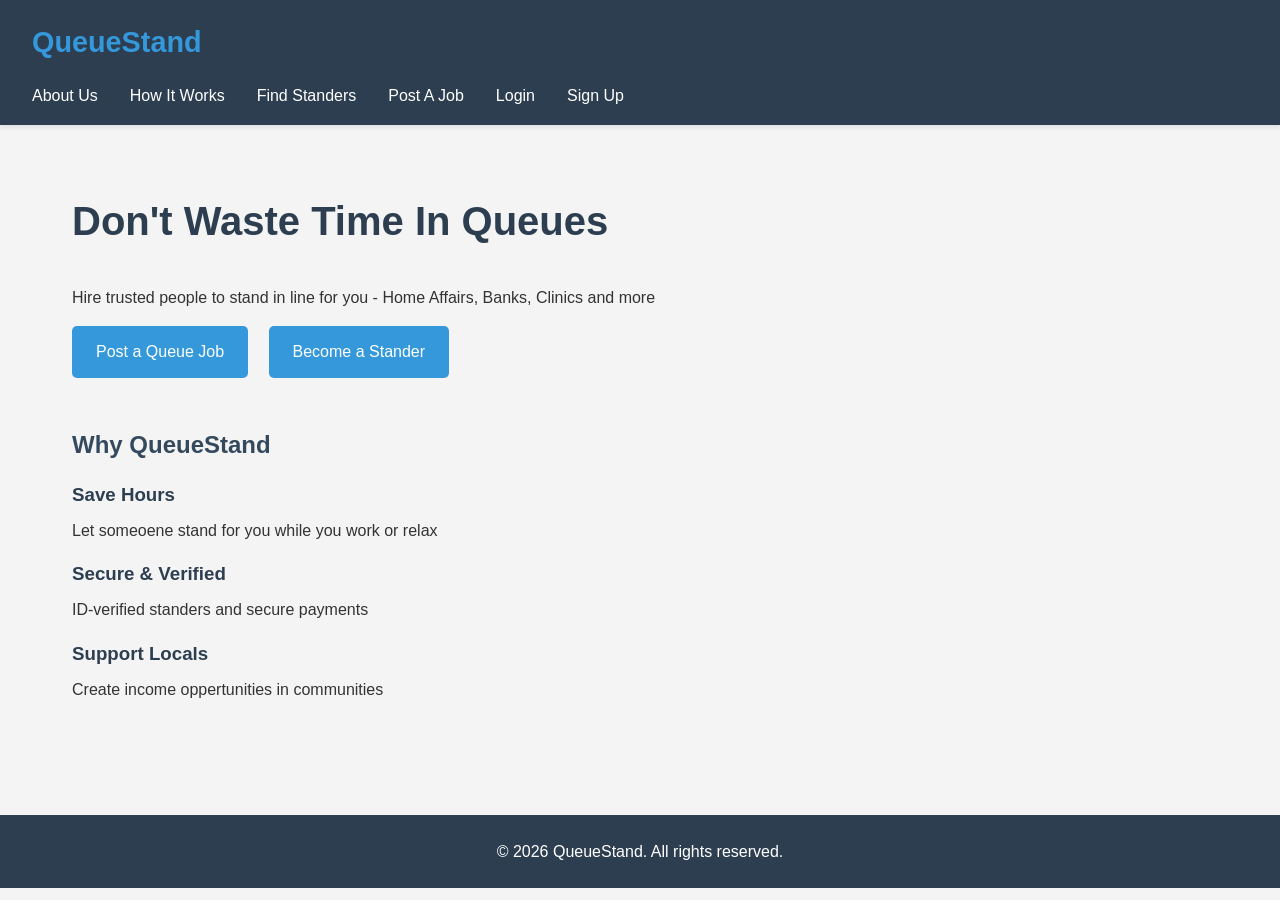
==== index.html @ 9ed3d036 "Skeloton + CSS" ====
<!doctype html>
<html lang="en">
  <head>
    <meta charset="UTF-8" />
    <meta name="viewport" content="width=device-width, initial-scale=1.0" />
    <title>Queue Stander - Pay Someone to Stand in Queue | South Africa</title>
    <link rel="stylesheet" href="css/styles.css" />
  </head>
  <body>
    <script src="js/navbar.js"></script>

    <main>
      <section>
        <h1>Don't Waste Time In Queues</h1>
        <p>
          Hire trusted people to stand in line for you - Home Affairs, Banks,
          Clinics and more
        </p>
        <p>
          <a href="post-job.html">Post a Queue Job</a>
          <a href="browse-jobs.html">Become a Stander</a>
        </p>
      </section>

      <section>
        <h2>Why QueueStand</h2>
        <div>
          <h3>Save Hours</h3>
          <p>Let someoene stand for you while you work or relax</p>
        </div>
        <div>
          <h3>Secure & Verified</h3>
          <p>ID-verified standers and secure payments</p>
        </div>
        <div>
          <h3>Support Locals</h3>
          <p>Create income oppertunities in communities</p>
        </div>
      </section>
    </main>

    <script src="js/footer.js"></script>
  </body>
</html>
---- css/styles.css ----
* {
  margin: 0;
  padding: 0;
  box-sizing: border-box;
}

body {
  font-family: 'Segoe UI', Tahoma, Geneva, Verdana, sans-serif;
  line-height: 1.6;
  color: #333;
  background-color: #f4f4f4;
}

header {
  background: #2c3e50;
  color: white;
  padding: 1rem 2rem;
  box-shadow: 0 2px 5px rgba(0,0,0,0.1);
}

header h1 a {
  color: #3498db;
  text-decoration: none;
  font-size: 1.8rem;
}

nav ul {
  list-style: none;
  display: flex;
  gap: 2rem;
  margin-top: 1rem;
}

nav a {
  color: white;
  text-decoration: none;
  transition: color 0.3s;
}

nav a:hover {
  color: #3498db;
}

main {
  max-width: 1200px;
  margin: 2rem auto;
  padding: 2rem;
  background: #f4f4f4;
  border-radius: 8px;
}

main h1 {
  color: #2c3e50;
  margin-bottom: 2rem;
  font-size: 2.5rem;
}

main h2 {
  color: #34495e;
  margin: 1rem 0 1rem;
}

main h3 {
  color: #2c3e50;
  margin-bottom: 0.5rem;
}

section {
  margin-bottom: 3rem;
}

section p {
  margin-bottom: 1rem;
}

section ul {
  margin: 1rem 0 0.5rem;
  padding-left: 0;
  list-style-position: inside;
}

section a {
  display: inline-block;
  background: #3498db;
  color: white;
  padding: 0.8rem 1.5rem;
  text-decoration: none;
  border-radius: 5px;
  margin-right: 1rem;
  transition: background 0.3s;
}

section a:hover {
  background: #2980b9;
}

form div {
  margin-bottom: 1.5rem;
}

form label {
  display: block;
  font-weight: bold;
  margin-bottom: 0.5rem;
  color: #2c3e50;
}

form input,
form textarea {
  width: 100%;
  padding: 0.8rem;
  border: 1px solid #ddd;
  border-radius: 5px;
  font-size: 1rem;
  font-family: inherit;
}

form input:focus,
form textarea:focus {
  outline: none;
  border-color: #3498db;
}

form button {
  background: #27ae60;
  color: white;
  padding: 1rem 2rem;
  border: none;
  border-radius: 5px;
  font-size: 1.1rem;
  cursor: pointer;
  transition: background 0.3s;
}

form button:hover {
  background: #229954;
}

.card {
  background: white;
  padding: 2rem;
  margin-bottom: 2rem;
  border-radius: 12px;
  box-shadow: 0 4px 6px rgba(0,0,0,0.1);
  transition: transform 0.3s, box-shadow 0.3s;
}

.card:hover {
  transform: translateY(-4px);
  box-shadow: 0 8px 12px rgba(0,0,0,0.15);
}

.card h2 {
  color: #2c3e50;
  margin: 0 0 1rem 0;
  padding-bottom: 0.5rem;
  border-bottom: 3px solid #3498db;
}

.card h3 {
  color: #34495e;
  margin-top: 1.5rem;
  margin-bottom: 0.5rem;
  font-size: 1.1rem;
}

.card p {
  color: #555;
  margin-bottom: 1rem;
  line-height: 1.7;
}

.card ul {
  margin: 1rem 0;
  padding-left: 0;
  list-style-position: inside;
}

.card li {
  color: #555;
  margin-bottom: 0.5rem;
}

footer {
  background: #2c3e50;
  color: white;
  text-align: center;
  padding: 1.5rem;
  margin-top: 2rem;
}

@media (max-width: 768px) {
  nav ul {
    flex-direction: column;
    gap: 0.5rem;
  }
  
  main {
    margin: 1rem;
    padding: 1rem;
  }
  
  section a {
    display: block;
    margin-bottom: 0.5rem;
  }
}
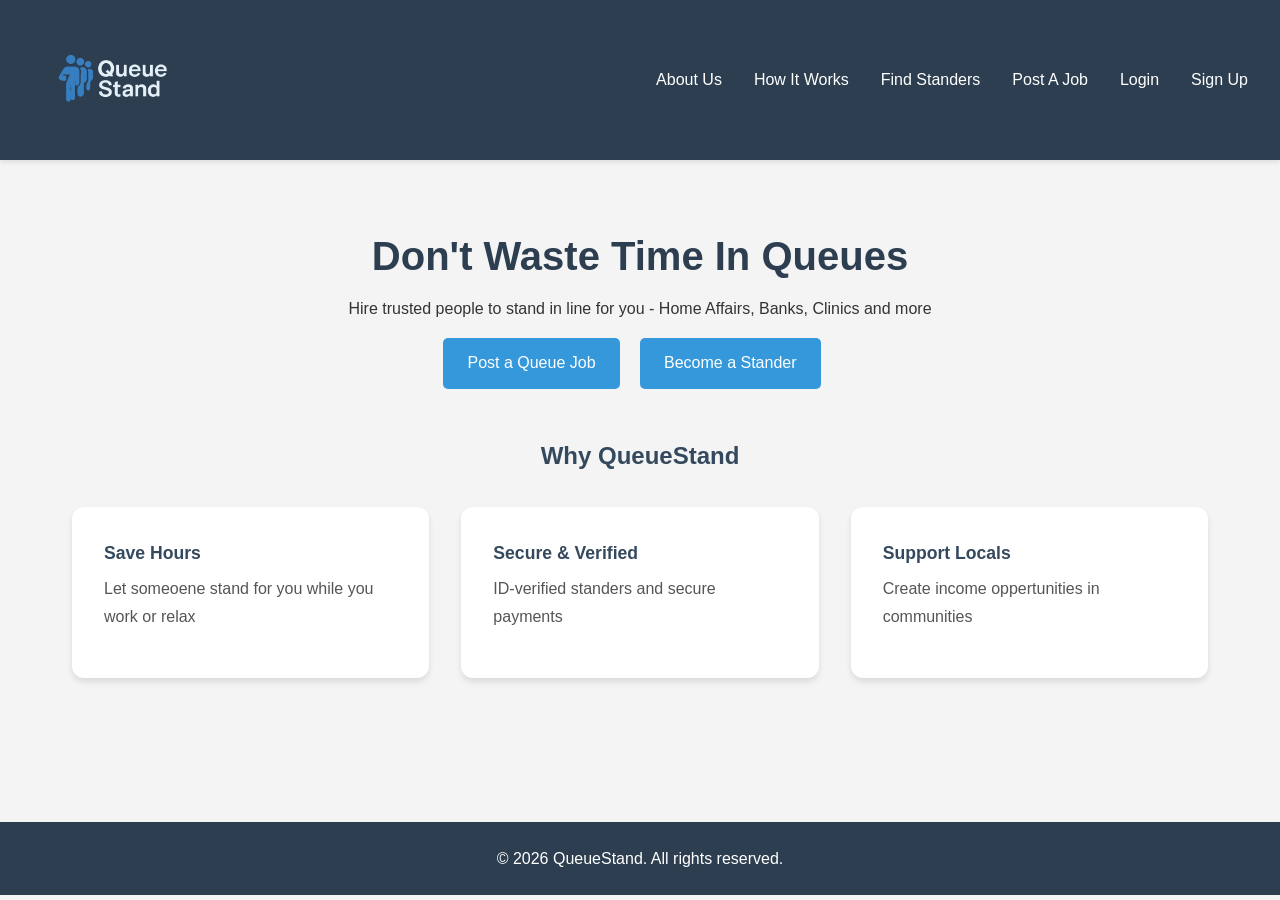
==== commit fb0877b5: "added cards + hero section" ====
--- a/index.html
+++ b/index.html
@@ -10,7 +10,7 @@
     <script src="js/navbar.js"></script>
 
     <main>
-      <section>
+      <section class="hero">
         <h1>Don't Waste Time In Queues</h1>
         <p>
           Hire trusted people to stand in line for you - Home Affairs, Banks,
@@ -23,18 +23,20 @@
       </section>
 
       <section>
-        <h2>Why QueueStand</h2>
-        <div>
-          <h3>Save Hours</h3>
-          <p>Let someoene stand for you while you work or relax</p>
-        </div>
-        <div>
-          <h3>Secure & Verified</h3>
-          <p>ID-verified standers and secure payments</p>
-        </div>
-        <div>
-          <h3>Support Locals</h3>
-          <p>Create income oppertunities in communities</p>
+        <h2 align="center">Why QueueStand</h2>
+        <div class="grid">
+          <div class="card">
+            <h3>Save Hours</h3>
+            <p>Let someoene stand for you while you work or relax</p>
+          </div>
+          <div class="card">
+            <h3>Secure & Verified</h3>
+            <p>ID-verified standers and secure payments</p>
+          </div>
+          <div class="card">
+            <h3>Support Locals</h3>
+            <p>Create income oppertunities in communities</p>
+          </div>
         </div>
       </section>
     </main>
--- a/css/styles.css
+++ b/css/styles.css
@@ -14,8 +14,15 @@
 header {
   background: #2c3e50;
   color: white;
-  padding: 1rem 2rem;
+  padding: 0 2rem;
   box-shadow: 0 2px 5px rgba(0,0,0,0.1);
+  width: 100%;
+}
+
+header > div {
+  display: flex;
+  justify-content: space-between;
+  align-items: center;
 }
 
 header h1 a {
@@ -24,11 +31,15 @@
   font-size: 1.8rem;
 }
 
+header h1 img {
+  height: 10rem;
+  vertical-align: middle;
+}
+
 nav ul {
   list-style: none;
   display: flex;
   gap: 2rem;
-  margin-top: 1rem;
 }
 
 nav a {
@@ -51,7 +62,7 @@
 
 main h1 {
   color: #2c3e50;
-  margin-bottom: 2rem;
+  margin-bottom: 0.5rem;
   font-size: 2.5rem;
 }
 
@@ -157,9 +168,20 @@
   border-bottom: 3px solid #3498db;
 }
 
+.grid {
+  display: grid;
+  grid-template-columns: repeat(auto-fit, minmax(250px, 1fr));
+  gap: 2rem;
+  margin-top: 2rem;
+}
+
+.hero {
+  text-align: center;
+}
+
 .card h3 {
   color: #34495e;
-  margin-top: 1.5rem;
+  margin-top: 0;
   margin-bottom: 0.5rem;
   font-size: 1.1rem;
 }
@@ -204,4 +226,8 @@
     display: block;
     margin-bottom: 0.5rem;
   }
-}
+
+  .grid {
+    grid-template-columns: 1fr;
+  }
+}
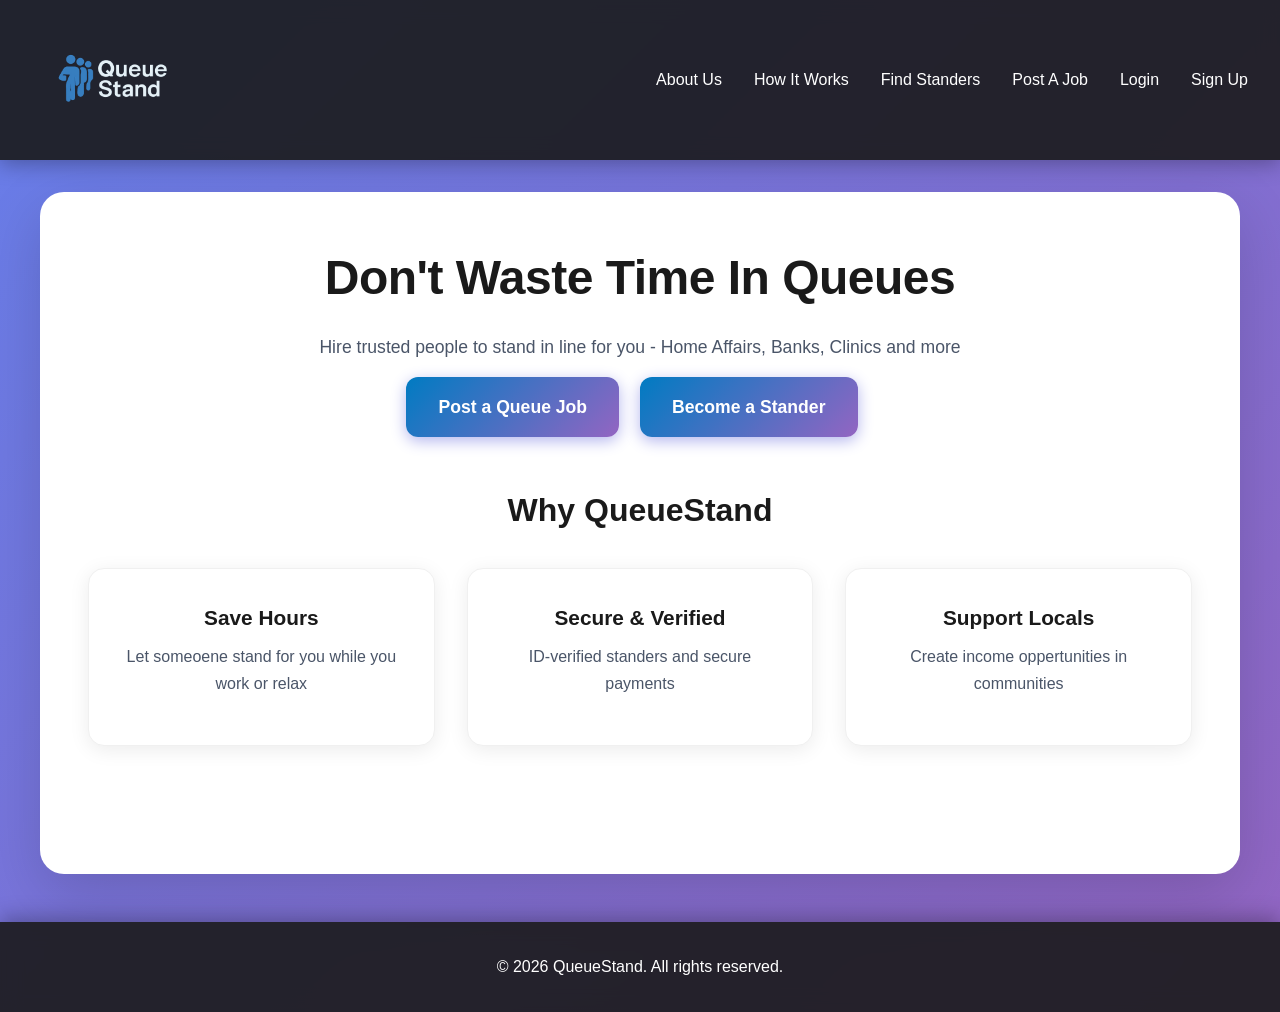
==== commit 8dc66846: "ui update: purple gradient + logo" ====
--- a/index.html
+++ b/index.html
@@ -22,8 +22,8 @@
         </p>
       </section>
 
-      <section>
-        <h2 align="center">Why QueueStand</h2>
+      <section align="center">
+        <h2>Why QueueStand</h2>
         <div class="grid">
           <div class="card">
             <h3>Save Hours</h3>
--- a/css/styles.css
+++ b/css/styles.css
@@ -5,17 +5,19 @@
 }
 
 body {
-  font-family: 'Segoe UI', Tahoma, Geneva, Verdana, sans-serif;
+  font-family: -apple-system, BlinkMacSystemFont, 'Segoe UI', Roboto, 'Helvetica Neue', Arial, sans-serif;
   line-height: 1.6;
-  color: #333;
-  background-color: #f4f4f4;
+  color: #1a1a1a;
+  background: linear-gradient(135deg, #667eea 0%, #9365c2 100%);
+  min-height: 100vh;
 }
 
 header {
-  background: #2c3e50;
+  background: rgba(26, 26, 26, 0.9);
+  backdrop-filter: blur(10px);
   color: white;
   padding: 0 2rem;
-  box-shadow: 0 2px 5px rgba(0,0,0,0.1);
+  box-shadow: 0 4px 20px rgba(0,0,0,0.3);
   width: 100%;
 }
 
@@ -26,9 +28,10 @@
 }
 
 header h1 a {
-  color: #3498db;
+  color: #a78bfa;
   text-decoration: none;
   font-size: 1.8rem;
+  font-weight: 700;
 }
 
 header h1 img {
@@ -46,34 +49,42 @@
   color: white;
   text-decoration: none;
   transition: color 0.3s;
+  font-weight: 500;
 }
 
 nav a:hover {
-  color: #3498db;
+  color: #a78bfa;
 }
 
 main {
   max-width: 1200px;
   margin: 2rem auto;
-  padding: 2rem;
-  background: #f4f4f4;
-  border-radius: 8px;
+  padding: 3rem;
+  background: white;
+  border-radius: 24px;
+  box-shadow: 0 20px 60px rgba(0,0,0,0.15);
 }
 
 main h1 {
-  color: #2c3e50;
-  margin-bottom: 0.5rem;
-  font-size: 2.5rem;
+  color: #1a1a1a;
+  margin-bottom: 1rem;
+  font-size: 3rem;
+  font-weight: 700;
+  letter-spacing: -0.5px;
 }
 
 main h2 {
-  color: #34495e;
+  color: #1a1a1a;
   margin: 1rem 0 1rem;
+  font-size: 2rem;
+  font-weight: 700;
+  text-align: center;
 }
 
 main h3 {
-  color: #2c3e50;
-  margin-bottom: 0.5rem;
+  color: #1a1a1a;
+  margin-bottom: 0.5rem;
+  font-weight: 600;
 }
 
 section {
@@ -82,6 +93,8 @@
 
 section p {
   margin-bottom: 1rem;
+  color: #4a5568;
+  font-size: 1.1rem;
 }
 
 section ul {
@@ -92,17 +105,20 @@
 
 section a {
   display: inline-block;
-  background: #3498db;
-  color: white;
-  padding: 0.8rem 1.5rem;
+  background: linear-gradient(135deg, #007bc2 0%, #9365c2 100%);
+  color: white;
+  padding: 1rem 2rem;
   text-decoration: none;
-  border-radius: 5px;
+  border-radius: 12px;
   margin-right: 1rem;
-  transition: background 0.3s;
+  transition: transform 0.3s, box-shadow 0.3s;
+  font-weight: 600;
+  box-shadow: 0 4px 15px #b4b6ee;
 }
 
 section a:hover {
-  background: #2980b9;
+  transform: translateY(-2px);
+  box-shadow: 0 6px 20px #4362ca;
 }
 
 form div {
@@ -129,7 +145,7 @@
 form input:focus,
 form textarea:focus {
   outline: none;
-  border-color: #3498db;
+  border-color: #007bc2;
 }
 
 form button {
@@ -151,21 +167,23 @@
   background: white;
   padding: 2rem;
   margin-bottom: 2rem;
-  border-radius: 12px;
-  box-shadow: 0 4px 6px rgba(0,0,0,0.1);
+  border-radius: 16px;
+  box-shadow: 0 4px 20px rgba(0,0,0,0.08);
   transition: transform 0.3s, box-shadow 0.3s;
+  border: 1px solid #f0f0f0;
 }
 
 .card:hover {
-  transform: translateY(-4px);
-  box-shadow: 0 8px 12px rgba(0,0,0,0.15);
+  transform: translateY(-8px);
+  box-shadow: 0 12px 40px #4362ca;
+  border-color: #007bc2;
 }
 
 .card h2 {
-  color: #2c3e50;
+  color: #1a1a1a;
   margin: 0 0 1rem 0;
   padding-bottom: 0.5rem;
-  border-bottom: 3px solid #3498db;
+  border-bottom: 3px solid #667eea;
 }
 
 .grid {
@@ -180,16 +198,18 @@
 }
 
 .card h3 {
-  color: #34495e;
+  color: #1a1a1a;
   margin-top: 0;
   margin-bottom: 0.5rem;
-  font-size: 1.1rem;
+  font-size: 1.3rem;
+  font-weight: 600;
 }
 
 .card p {
-  color: #555;
+  color: #4a5568;
   margin-bottom: 1rem;
   line-height: 1.7;
+  font-size: 1rem;
 }
 
 .card ul {
@@ -204,11 +224,13 @@
 }
 
 footer {
-  background: #2c3e50;
+  background: rgba(26, 26, 26, 0.9);
+  backdrop-filter: blur(10px);
   color: white;
   text-align: center;
-  padding: 1.5rem;
-  margin-top: 2rem;
+  padding: 2rem;
+  margin-top: 3rem;
+  box-shadow: 0 -4px 20px rgba(0,0,0,0.3);
 }
 
 @media (max-width: 768px) {
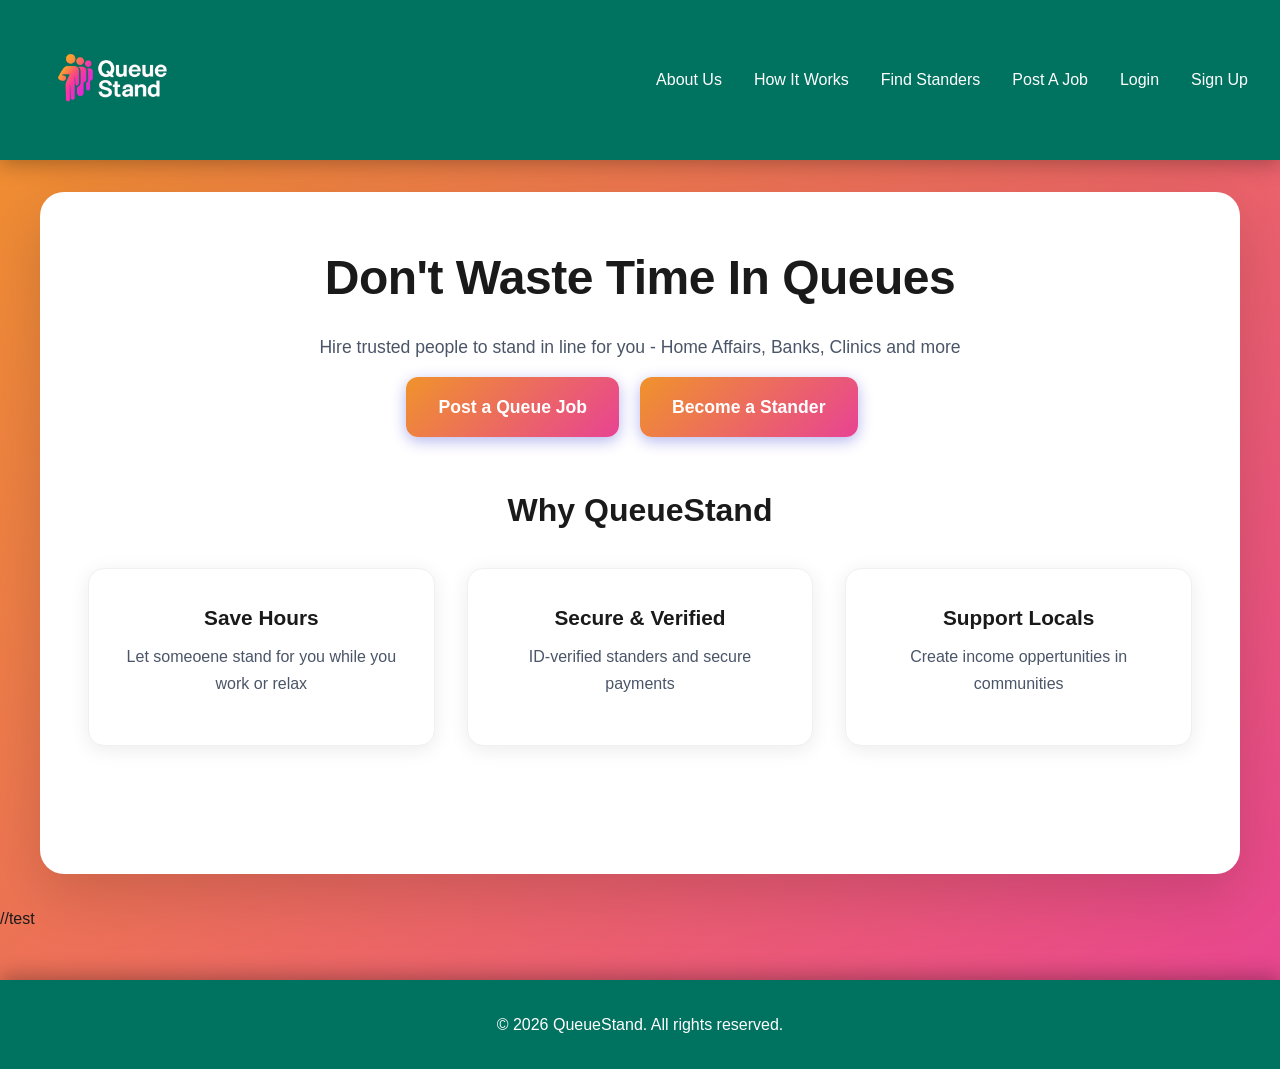
==== commit 150fd9c8: "test" ====
--- a/index.html
+++ b/index.html
@@ -41,6 +41,8 @@
       </section>
     </main>
 
+    //test
+
     <script src="js/footer.js"></script>
   </body>
 </html>
--- a/css/styles.css
+++ b/css/styles.css
@@ -8,12 +8,12 @@
   font-family: -apple-system, BlinkMacSystemFont, 'Segoe UI', Roboto, 'Helvetica Neue', Arial, sans-serif;
   line-height: 1.6;
   color: #1a1a1a;
-  background: linear-gradient(135deg, #667eea 0%, #9365c2 100%);
+  background: linear-gradient(135deg, #f0932b 0%, #e84393 100%);
   min-height: 100vh;
 }
 
 header {
-  background: rgba(26, 26, 26, 0.9);
+  background: #007260;
   backdrop-filter: blur(10px);
   color: white;
   padding: 0 2rem;
@@ -28,7 +28,7 @@
 }
 
 header h1 a {
-  color: #a78bfa;
+  color: #c3fcf1;
   text-decoration: none;
   font-size: 1.8rem;
   font-weight: 700;
@@ -53,7 +53,7 @@
 }
 
 nav a:hover {
-  color: #a78bfa;
+  color: #c3fcf1;
 }
 
 main {
@@ -105,7 +105,7 @@
 
 section a {
   display: inline-block;
-  background: linear-gradient(135deg, #007bc2 0%, #9365c2 100%);
+  background: linear-gradient(135deg, #f0932b 0%, #e84393 100%);
   color: white;
   padding: 1rem 2rem;
   text-decoration: none;
@@ -118,7 +118,7 @@
 
 section a:hover {
   transform: translateY(-2px);
-  box-shadow: 0 6px 20px #4362ca;
+  box-shadow: 0 6px 20px rgba(232, 67, 147, 0.45);
 }
 
 form div {
@@ -145,11 +145,11 @@
 form input:focus,
 form textarea:focus {
   outline: none;
-  border-color: #007bc2;
+  border-color: #e84393;;
 }
 
 form button {
-  background: #27ae60;
+  background: #229954;
   color: white;
   padding: 1rem 2rem;
   border: none;
@@ -160,7 +160,7 @@
 }
 
 form button:hover {
-  background: #229954;
+  background: #007260;
 }
 
 .card {
@@ -175,15 +175,15 @@
 
 .card:hover {
   transform: translateY(-8px);
-  box-shadow: 0 12px 40px #4362ca;
-  border-color: #007bc2;
+  box-shadow: 0 12px 40px rgba(232, 67, 147, 0.45);
+  border-color: #e84393;
 }
 
 .card h2 {
   color: #1a1a1a;
   margin: 0 0 1rem 0;
   padding-bottom: 0.5rem;
-  border-bottom: 3px solid #667eea;
+  border-bottom: 3px solid #f0932b;
 }
 
 .grid {
@@ -224,13 +224,169 @@
 }
 
 footer {
-  background: rgba(26, 26, 26, 0.9);
+  background: #007260;
   backdrop-filter: blur(10px);
   color: white;
   text-align: center;
   padding: 2rem;
   margin-top: 3rem;
   box-shadow: 0 -4px 20px rgba(0,0,0,0.3);
+}
+
+.auth-main {
+  max-width: 480px;
+}
+
+.auth-main form button {
+  width: 100%;
+  background: linear-gradient(135deg, #f0932b 0%, #e84393 100%);
+  font-size: 1rem;
+  border-radius: 8px;
+}
+
+.auth-main form button:hover {
+  background: linear-gradient(135deg, #5a6fd6 0%, #7d52b0 100%);
+}
+
+.auth-link {
+  text-align: center;
+  margin-top: 1rem;
+  color: #4a5568;
+}
+
+.auth-link a {
+  color: #f0932b;
+  text-decoration: none;
+  font-weight: 600;
+  background: none;
+  padding: 0;
+  box-shadow: none;
+  display: inline;
+}
+
+.auth-link a:hover {
+  text-decoration: underline;
+  transform: none;
+  box-shadow: none;
+}
+
+/* About Page */
+.about-hero {
+  text-align: center;
+  padding: 2rem 1rem 1rem;
+  margin-bottom: 2rem;
+}
+
+.about-hero h1 {
+  font-size: 2.5rem;
+  margin-bottom: 1rem;
+}
+
+.about-hero p {
+  max-width: 680px;
+  margin: 0 auto;
+  font-size: 1.1rem;
+  color: #4a5568;
+}
+
+.stats-bar {
+  display: grid;
+  grid-template-columns: repeat(3, 1fr);
+  gap: 1.5rem;
+  margin-bottom: 2.5rem;
+  text-align: center;
+}
+
+.stat {
+  background: linear-gradient(135deg, #f0932b 0%, #e84393 100%);
+  color: white;
+  padding: 1.5rem 1rem;
+  border-radius: 16px;
+}
+
+.stat strong {
+  display: block;
+  font-size: 2rem;
+  font-weight: 700;
+}
+
+.stat span {
+  font-size: 0.95rem;
+  opacity: 0.9;
+}
+
+.about-grid {
+  display: grid;
+  grid-template-columns: 1fr 1fr;
+  gap: 1.5rem;
+  margin-bottom: 2rem;
+}
+
+.about-grid .card {
+  margin-bottom: 0;
+}
+
+.about-grid .card h2 {
+  text-align: left;
+  font-size: 1.3rem;
+  margin-bottom: 0.75rem;
+}
+
+.about-grid .card ul {
+  padding-left: 1.2rem;
+  list-style: disc;
+  list-style-position: outside;
+}
+
+.about-grid .card li {
+  margin-bottom: 0.6rem;
+}
+
+.about-cta {
+  background: linear-gradient(135deg, #f0932b 0%, #e84393 100%);
+  border-radius: 16px;
+  padding: 2.5rem;
+  text-align: center;
+  color: white;
+}
+
+.about-cta h2 {
+  color: white;
+  margin-bottom: 0.75rem;
+}
+
+.about-cta p {
+  color: rgba(255,255,255,1);
+  margin-bottom: 1.5rem;
+  font-size: 1.05rem;
+}
+
+.about-cta a {
+  background: white;
+  color: #f0932b;
+  padding: 0.85rem 2rem;
+  border-radius: 10px;
+  text-decoration: none;
+  font-weight: 700;
+  margin: 0 0.5rem;
+  display: inline-block;
+  transition: transform 0.2s, box-shadow 0.2s;
+  box-shadow: 0 4px 15px rgba(0,0,0,0.15);
+}
+
+.about-cta a:hover {
+  transform: translateY(-2px);
+  box-shadow: 0 6px 20px rgba(0,0,0,0.2);
+}
+
+@media (max-width: 768px) {
+  .stats-bar {
+    grid-template-columns: 1fr;
+  }
+
+  .about-grid {
+    grid-template-columns: 1fr;
+  }
 }
 
 @media (max-width: 768px) {
